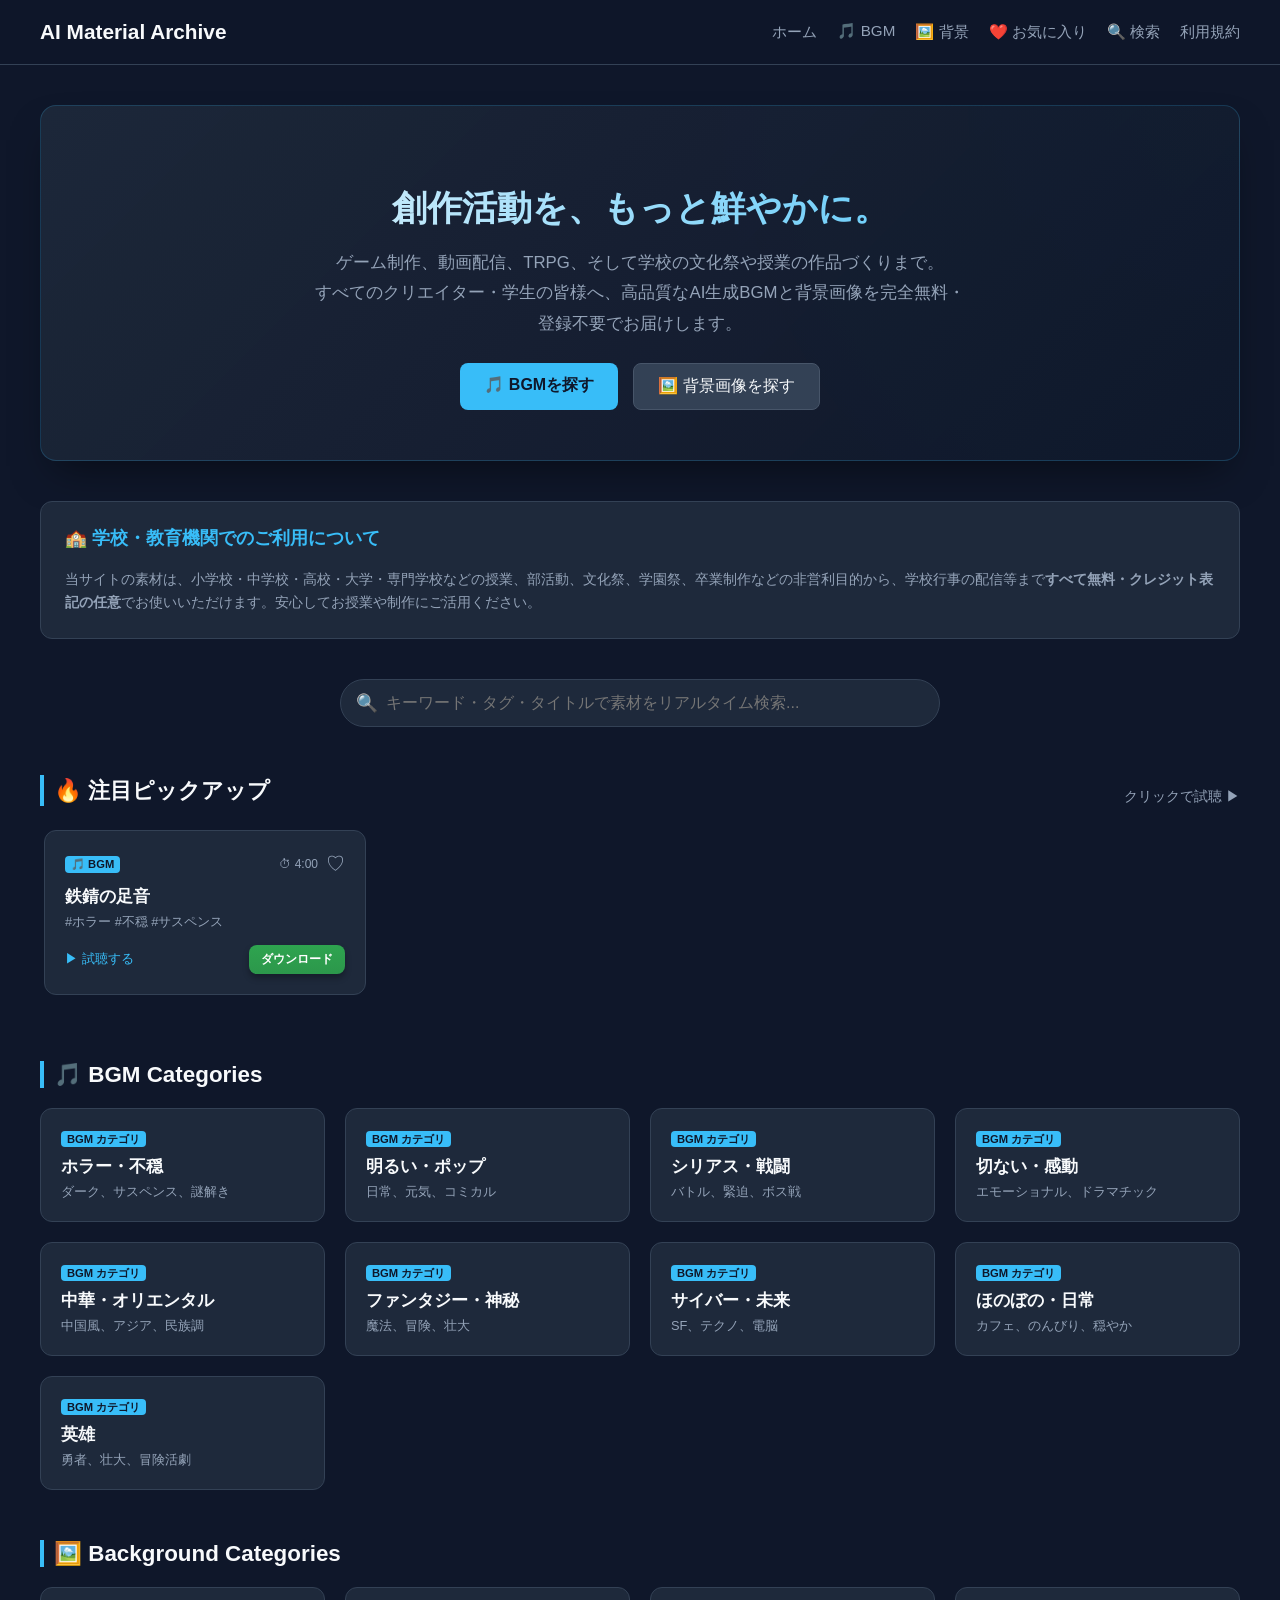
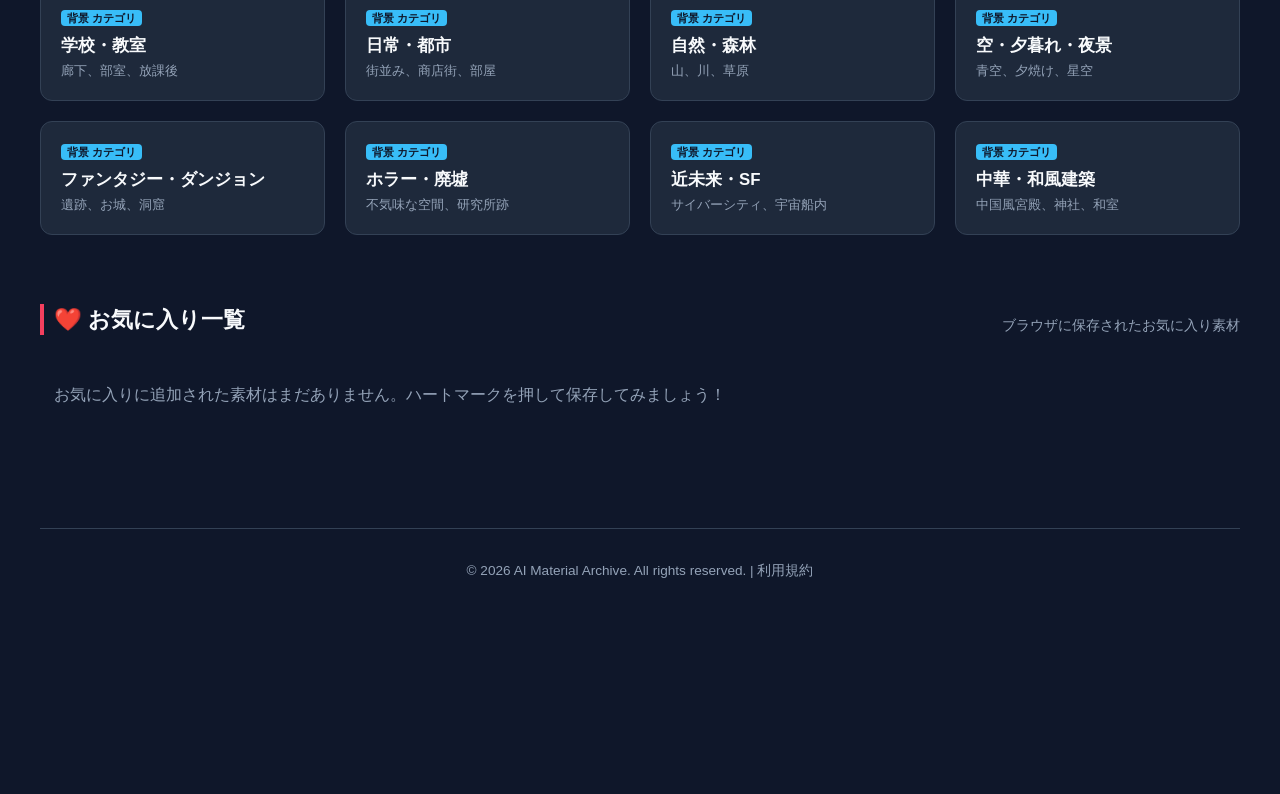
==== index.html @ 4b1e6fd4 "Add files via upload" ====
<!DOCTYPE html>
<html lang="ja">
<head>
    <meta charset="UTF-8">
    <meta name="viewport" content="width=device-width, initial-scale=1.0">
    <title>AI Material Archive | クリエイター向け無料素材ライブラリ</title>
    <link rel="stylesheet" href="style.css">
</head>
<body>
    <header>
        <div class="logo"><a href="index.html">AI Material Archive</a></div>
        <nav>
            <a href="index.html">ホーム</a>
            <a href="#bgm-section">🎵 BGM</a>
            <a href="#bg-section">🖼️ 背景</a>
            <a href="#favorites-section">❤️ お気に入り</a>
            <a href="#search-input" onclick="document.getElementById('search-input').focus(); return false;">🔍 検索</a>
            <a href="terms.html">利用規約</a>
        </nav>
    </header>

    <div class="container">
        <!-- 1. 創作活動をもっと鮮やかに（ヒーローセクション） -->
        <div class="hero-section">
            <h2 class="hero-title">創作活動を、もっと鮮やかに。</h2>
            <p class="hero-subtitle">
                ゲーム制作、動画配信、TRPG、そして学校の文化祭や授業の作品づくりまで。<br>
                すべてのクリエイター・学生の皆様へ、高品質なAI生成BGMと背景画像を完全無料・登録不要でお届けします。
            </p>
            <div style="display: flex; justify-content: center; gap: 15px;">
                <a href="#bgm-section" class="btn btn-play" style="padding: 12px 24px; text-decoration:none; display:inline-block; border-radius:8px; background:#38bdf8; color:#0f172a; font-weight:bold;">🎵 BGMを探す</a>
                <a href="#bg-section" class="btn btn-dl" style="padding: 12px 24px; text-decoration:none; display:inline-block; border-radius:8px; background:#334155; color:#f8fafc; border:1px solid #475569;">🖼️ 背景画像を探す</a>
            </div>
        </div>

        <!-- 2. 学校・教育機関でのご利用に関するご案内 -->
        <div class="info-grid" style="grid-template-columns: 1fr; margin-bottom: 40px;">
            <div class="info-box">
                <h3>🏫 学校・教育機関でのご利用について</h3>
                <p>
                    当サイトの素材は、小学校・中学校・高校・大学・専門学校などの授業、部活動、文化祭、学園祭、卒業制作などの非営利目的から、学校行事の配信等まで<strong>すべて無料・クレジット表記の任意</strong>でお使いいただけます。安心してお授業や制作にご活用ください。
                </p>
            </div>
        </div>

        <!-- 3. 検索窓 -->
        <div class="search-container">
            <span class="search-icon">🔍</span>
            <input type="text" id="search-input" class="search-input" placeholder="キーワード・タグ・タイトルで素材をリアルタイム検索...">
        </div>

        <!-- 4. 注目のピックアップ -->
        <div class="scroll-section-container">
            <div class="scroll-header">
                <h2 id="pickup-title" class="section-title" style="margin-bottom: 0; border-left: 4px solid var(--btn-dl);">🔥 注目ピックアップ</h2>
                <span style="font-size: 0.85rem; color: var(--text-secondary);">クリックで試聴 ▶</span>
            </div>
            <div id="auto-scroll-container" class="scroll-container" style="margin-top: 16px;">
                <p style="color: var(--text-secondary); padding: 10px;">素材を読み込んでいます...</p>
            </div>
        </div>

        <!-- 5. BGM カテゴリセクション -->
        <h2 id="bgm-section" class="section-title">🎵 BGM Categories</h2>
        <div class="material-grid">
            <a href="list.html?category=ホラー・不穏&type=bgm" class="material-card" style="text-decoration:none; color:inherit;">
                <div>
                    <span class="card-header-tag">BGM カテゴリ</span>
                    <h3 class="material-title" style="margin-top: 8px;">ホラー・不穏</h3>
                    <p class="material-tags">ダーク、サスペンス、謎解き</p>
                </div>
            </a>
            <a href="list.html?category=明るい・ポップ&type=bgm" class="material-card" style="text-decoration:none; color:inherit;">
                <div>
                    <span class="card-header-tag">BGM カテゴリ</span>
                    <h3 class="material-title" style="margin-top: 8px;">明るい・ポップ</h3>
                    <p class="material-tags">日常、元気、コミカル</p>
                </div>
            </a>
            <a href="list.html?category=シリアス・戦闘&type=bgm" class="material-card" style="text-decoration:none; color:inherit;">
                <div>
                    <span class="card-header-tag">BGM カテゴリ</span>
                    <h3 class="material-title" style="margin-top: 8px;">シリアス・戦闘</h3>
                    <p class="material-tags">バトル、緊迫、ボス戦</p>
                </div>
            </a>
            <a href="list.html?category=切ない・感動&type=bgm" class="material-card" style="text-decoration:none; color:inherit;">
                <div>
                    <span class="card-header-tag">BGM カテゴリ</span>
                    <h3 class="material-title" style="margin-top: 8px;">切ない・感動</h3>
                    <p class="material-tags">エモーショナル、ドラマチック</p>
                </div>
            </a>
            <a href="list.html?category=中華・オリエンタル&type=bgm" class="material-card" style="text-decoration:none; color:inherit;">
                <div>
                    <span class="card-header-tag">BGM カテゴリ</span>
                    <h3 class="material-title" style="margin-top: 8px;">中華・オリエンタル</h3>
                    <p class="material-tags">中国風、アジア、民族調</p>
                </div>
            </a>
            <a href="list.html?category=ファンタジー・神秘&type=bgm" class="material-card" style="text-decoration:none; color:inherit;">
                <div>
                    <span class="card-header-tag">BGM カテゴリ</span>
                    <h3 class="material-title" style="margin-top: 8px;">ファンタジー・神秘</h3>
                    <p class="material-tags">魔法、冒険、壮大</p>
                </div>
            </a>
            <a href="list.html?category=サイバー・未来&type=bgm" class="material-card" style="text-decoration:none; color:inherit;">
                <div>
                    <span class="card-header-tag">BGM カテゴリ</span>
                    <h3 class="material-title" style="margin-top: 8px;">サイバー・未来</h3>
                    <p class="material-tags">SF、テクノ、電脳</p>
                </div>
            </a>
            <a href="list.html?category=ほのぼの・日常&type=bgm" class="material-card" style="text-decoration:none; color:inherit;">
                <div>
                    <span class="card-header-tag">BGM カテゴリ</span>
                    <h3 class="material-title" style="margin-top: 8px;">ほのぼの・日常</h3>
                    <p class="material-tags">カフェ、のんびり、穏やか</p>
                </div>
            </a>
            <a href="list.html?category=英雄&type=bgm" class="material-card" style="text-decoration:none; color:inherit;">
                <div>
                    <span class="card-header-tag">BGM カテゴリ</span>
                    <h3 class="material-title" style="margin-top: 8px;">英雄</h3>
                    <p class="material-tags">勇者、壮大、冒険活劇</p>
                </div>
            </a>
        </div>

        <!-- 6. 背景画像カテゴリセクション -->
        <h2 id="bg-section" class="section-title" style="margin-top: 50px;">🖼️ Background Categories</h2>
        <div class="material-grid">
            <a href="list.html?category=学校・教室&type=image" class="material-card" style="text-decoration:none; color:inherit;">
                <div>
                    <span class="card-header-tag">背景 カテゴリ</span>
                    <h3 class="material-title" style="margin-top: 8px;">学校・教室</h3>
                    <p class="material-tags">廊下、部室、放課後</p>
                </div>
            </a>
            <a href="list.html?category=日常・都市&type=image" class="material-card" style="text-decoration:none; color:inherit;">
                <div>
                    <span class="card-header-tag">背景 カテゴリ</span>
                    <h3 class="material-title" style="margin-top: 8px;">日常・都市</h3>
                    <p class="material-tags">街並み、商店街、部屋</p>
                </div>
            </a>
            <a href="list.html?category=自然・森林&type=image" class="material-card" style="text-decoration:none; color:inherit;">
                <div>
                    <span class="card-header-tag">背景 カテゴリ</span>
                    <h3 class="material-title" style="margin-top: 8px;">自然・森林</h3>
                    <p class="material-tags">山、川、草原</p>
                </div>
            </a>
            <a href="list.html?category=空・夕暮れ・夜景&type=image" class="material-card" style="text-decoration:none; color:inherit;">
                <div>
                    <span class="card-header-tag">背景 カテゴリ</span>
                    <h3 class="material-title" style="margin-top: 8px;">空・夕暮れ・夜景</h3>
                    <p class="material-tags">青空、夕焼け、星空</p>
                </div>
            </a>
            <a href="list.html?category=ファンタジー・ダンジョン&type=image" class="material-card" style="text-decoration:none; color:inherit;">
                <div>
                    <span class="card-header-tag">背景 カテゴリ</span>
                    <h3 class="material-title" style="margin-top: 8px;">ファンタジー・ダンジョン</h3>
                    <p class="material-tags">遺跡、お城、洞窟</p>
                </div>
            </a>
            <a href="list.html?category=ホラー・廃墟&type=image" class="material-card" style="text-decoration:none; color:inherit;">
                <div>
                    <span class="card-header-tag">背景 カテゴリ</span>
                    <h3 class="material-title" style="margin-top: 8px;">ホラー・廃墟</h3>
                    <p class="material-tags">不気味な空間、研究所跡</p>
                </div>
            </a>
            <a href="list.html?category=近未来・SF&type=image" class="material-card" style="text-decoration:none; color:inherit;">
                <div>
                    <span class="card-header-tag">背景 カテゴリ</span>
                    <h3 class="material-title" style="margin-top: 8px;">近未来・SF</h3>
                    <p class="material-tags">サイバーシティ、宇宙船内</p>
                </div>
            </a>
            <a href="list.html?category=中華・和風建築&type=image" class="material-card" style="text-decoration:none; color:inherit;">
                <div>
                    <span class="card-header-tag">背景 カテゴリ</span>
                    <h3 class="material-title" style="margin-top: 8px;">中華・和風建築</h3>
                    <p class="material-tags">中国風宮殿、神社、和室</p>
                </div>
            </a>
        </div>

        <!-- 7. お気に入り一覧セクション -->
        <div id="favorites-section" class="scroll-section-container" style="margin-top: 50px;">
            <div class="scroll-header">
                <h2 class="section-title" style="margin-bottom: 0; border-left: 4px solid var(--heart-color);">❤️ お気に入り一覧</h2>
                <span style="font-size: 0.85rem; color: var(--text-secondary);">ブラウザに保存されたお気に入り素材</span>
            </div>
            <div id="favorites-scroll-container" class="scroll-container" style="margin-top: 16px;">
                <p style="color: var(--text-secondary); padding: 10px;">お気に入りに追加された素材はまだありません。ハートマークを押して保存してみましょう！</p>
            </div>
        </div>

        <!-- フッター -->
        <footer>
            <p>&copy; 2026 AI Material Archive. All rights reserved. | <a href="terms.html">利用規約</a></p>
        </footer>
    </div>

    <!-- 🎵 音量・ループ機能搭載カスタムプレイヤーバー -->
    <div id="sticky-player-bar" class="sticky-player-bar" style="display: none;">
        <div class="player-info">
            <span id="sticky-title" class="player-title">曲名を選択してください</span>
            <span id="sticky-category" class="player-category">-</span>
        </div>
        
        <div class="player-controls-group">
            <button id="back-30-btn" class="wmp-btn" title="30秒戻し"><<</button>
            <button id="back-10-btn" class="wmp-btn" title="10秒戻し"><</button>
            <button id="play-pause-btn" class="wmp-btn main-play" title="再生/一時停止">▶</button>
            <button id="forward-10-btn" class="wmp-btn" title="10秒送り">></button>
            <button id="forward-30-btn" class="wmp-btn" title="30秒送り">>></button>
            <button id="loop-btn" class="wmp-btn" title="ループ再生切り替え">🔁</button>

            <div class="progress-container">
                <span id="current-time" class="time-display">0:00</span>
                <div id="progress-bar" class="progress-bar">
                    <div id="progress-filled" class="progress-filled"></div>
                </div>
                <span id="total-time" class="time-display">0:00</span>
            </div>

            <div class="volume-container">
                <span style="font-size:0.8rem;">🔊</span>
                <input type="range" id="volume-slider" class="volume-slider" min="0" max="1" step="0.05" value="1">
            </div>
        </div>

        <div class="player-action">
            <a id="sticky-download-btn" href="#" class="action-btn">無料ダウンロードへ</a>
        </div>

        <!-- 非表示の音声エンジン -->
        <audio id="hidden-audio"></audio>
    </div>

    <script src="app.js"></script>
</body>
</html>
---- style.css ----
:root {
    --text-primary: #f8fafc;
    --text-secondary: #94a3b8;
    --card-bg: #1e293b;
    --card-hover-bg: #334155;
    --border-color: #334155;
    --accent-color: #38bdf8;
    --btn-dl: #38bdf8;
    --heart-color: #f43f5e;
}

body {
    font-family: -apple-system, BlinkMacSystemFont, "Segoe UI", Roboto, sans-serif;
    background-color: #0f172a;
    color: var(--text-primary);
    margin: 0;
    padding: 0;
    padding-bottom: 120px;
}

header {
    background: rgba(15, 23, 42, 0.9);
    backdrop-filter: blur(10px);
    border-bottom: 1px solid var(--border-color);
    padding: 20px 40px;
    display: flex;
    justify-content: space-between;
    align-items: center;
    position: sticky;
    top: 0;
    z-index: 100;
}

header h1, header .logo {
    margin: 0;
    font-size: 1.3rem;
    font-weight: bold;
}

header h1 a, header .logo a {
    color: var(--text-primary);
    text-decoration: none;
}

header nav {
    display: flex;
    gap: 20px;
}

header nav a {
    color: var(--text-secondary);
    text-decoration: none;
    font-size: 0.95rem;
    transition: color 0.2s;
}

header nav a:hover {
    color: var(--accent-color);
}

.container {
    max-width: 1200px;
    margin: 0 auto;
    padding: 40px 20px;
}

.hero-section {
    background: linear-gradient(135deg, rgba(30, 41, 59, 0.9), rgba(15, 23, 42, 0.95)), 
                radial-gradient(circle at top right, rgba(56, 189, 248, 0.15), transparent 50%);
    border: 1px solid rgba(56, 189, 248, 0.2);
    border-radius: 16px;
    padding: 50px 30px;
    margin-bottom: 40px;
    text-align: center;
    box-shadow: 0 20px 40px -15px rgba(0,0,0,0.5);
}

.hero-title {
    font-size: 2.2rem;
    font-weight: 800;
    margin-bottom: 16px;
    background: linear-gradient(to right, #f8fafc, #38bdf8);
    -webkit-background-clip: text;
    -webkit-text-fill-color: transparent;
}

.hero-subtitle {
    font-size: 1.05rem;
    color: var(--text-secondary);
    max-width: 650px;
    margin: 0 auto 24px auto;
    line-height: 1.8;
}

/* 🔍 検索バー */
.search-container {
    max-width: 600px;
    margin: 0 auto 30px auto;
    position: relative;
}

.search-input {
    width: 100%;
    padding: 14px 20px;
    padding-left: 45px;
    background-color: var(--card-bg);
    border: 1px solid var(--border-color);
    border-radius: 30px;
    color: var(--text-primary);
    font-size: 1rem;
    outline: none;
    box-sizing: border-box;
    transition: border-color 0.2s, box-shadow 0.2s;
}

.search-input:focus {
    border-color: var(--accent-color);
    box-shadow: 0 0 12px rgba(56, 189, 248, 0.3);
}

.search-icon {
    position: absolute;
    left: 16px;
    top: 50%;
    transform: translateY(-50%);
    color: var(--text-secondary);
    font-size: 1.1rem;
    pointer-events: none;
}

.section-title {
    font-size: 1.4rem;
    font-weight: 700;
    margin-bottom: 20px;
    padding-left: 10px;
    border-left: 4px solid var(--accent-color);
}

.scroll-section-container {
    margin-bottom: 50px;
}
.scroll-header {
    display: flex;
    justify-content: space-between;
    align-items: flex-end;
    margin-bottom: 16px;
}
.scroll-container {
    display: flex;
    gap: 16px;
    overflow-x: auto;
    padding: 8px 4px 16px 4px;
    scrollbar-width: thin;
    scrollbar-color: var(--border-color) transparent;
}
.scroll-container::-webkit-scrollbar {
    height: 6px;
}
.scroll-container::-webkit-scrollbar-thumb {
    background: var(--border-color);
    border-radius: 3px;
}

.scroll-card, .material-card {
    background: var(--card-bg);
    border: 1px solid var(--border-color);
    border-radius: 12px;
    padding: 20px;
    transition: all 0.2s ease;
    position: relative;
}

.scroll-card {
    flex: 0 0 280px;
    display: flex;
    flex-direction: column;
    justify-content: space-between;
    cursor: pointer;
}

.scroll-card:hover, .material-card:hover {
    background: var(--card-hover-bg);
    border-color: rgba(56, 189, 248, 0.4);
    transform: translateY(-2px);
}

.card-header-tag {
    background: #38bdf8;
    color: #0f172a;
    font-size: 0.7rem;
    padding: 2px 6px;
    border-radius: 4px;
    font-weight: bold;
}

/* ❤️ お気に入りハートボタン */
.fav-btn {
    background: transparent;
    border: none;
    font-size: 1.2rem;
    cursor: pointer;
    color: var(--text-secondary);
    transition: transform 0.2s, color 0.2s;
    padding: 0;
    display: flex;
    align-items: center;
    justify-content: center;
}

.fav-btn.active {
    color: var(--heart-color);
}

.fav-btn:hover {
    transform: scale(1.2);
}

.material-grid {
    display: grid;
    grid-template-columns: repeat(auto-fill, minmax(260px, 1fr));
    gap: 20px;
}

.material-title {
    margin: 8px 0 6px 0;
    font-size: 1.05rem;
    color: var(--text-primary);
}

.material-tags {
    font-size: 0.8rem;
    color: var(--text-secondary);
    margin: 0;
}

.info-grid {
    display: grid;
    grid-template-columns: repeat(auto-fit, minmax(280px, 1fr));
    gap: 20px;
    margin-bottom: 50px;
}
.info-box {
    background: var(--card-bg);
    border: 1px solid var(--border-color);
    border-radius: 12px;
    padding: 24px;
}
.info-box h3 {
    margin-top: 0;
    color: var(--accent-color);
    font-size: 1.1rem;
    display: flex;
    align-items: center;
    gap: 8px;
}
.info-box p {
    color: var(--text-secondary);
    font-size: 0.9rem;
    margin-bottom: 0;
    line-height: 1.6;
}

/* 🎵 プレイヤーバー */
.sticky-player-bar {
    position: fixed;
    bottom: 0;
    left: 0;
    width: 100%;
    background: linear-gradient(to bottom, #1e293b, #0f172a);
    backdrop-filter: blur(12px);
    border-top: 1px solid rgba(56, 189, 248, 0.4);
    padding: 16px 30px;
    display: flex;
    align-items: center;
    justify-content: space-between;
    box-shadow: 0 -15px 35px rgba(0,0,0,0.7);
    z-index: 1000;
    box-sizing: border-box;
    gap: 15px;
}

.player-info {
    display: flex;
    flex-direction: column;
    gap: 4px;
    min-width: 200px;
    text-align: left;
}

.player-title {
    font-size: 1rem;
    font-weight: bold;
    color: var(--text-primary);
    white-space: nowrap;
    overflow: hidden;
    text-overflow: ellipsis;
    max-width: 240px;
}

.player-category {
    font-size: 0.75rem;
    color: var(--text-secondary);
}

.player-controls-group {
    display: flex;
    align-items: center;
    gap: 8px;
    flex: 1;
    max-width: 700px;
    justify-content: center;
}

.wmp-btn {
    background: #334155;
    color: #38bdf8;
    border: 1px solid #475569;
    width: 34px;
    height: 34px;
    border-radius: 50%;
    display: flex;
    align-items: center;
    justify-content: center;
    cursor: pointer;
    font-size: 0.7rem;
    font-weight: bold;
    transition: all 0.2s;
    flex-shrink: 0;
}

.wmp-btn.main-play {
    width: 40px;
    height: 40px;
    font-size: 0.95rem;
    background: #0ea5e9;
    color: #fff;
    border-color: #38bdf8;
}

.wmp-btn.active-loop {
    background: #38bdf8;
    color: #0f172a;
    border-color: #fff;
}

.wmp-btn:hover {
    background: #38bdf8;
    color: #0f172a;
    border-color: #38bdf8;
    transform: scale(1.05);
}

.progress-container {
    flex: 1;
    display: flex;
    align-items: center;
    gap: 10px;
    margin-left: 10px;
}

/* 🌊 ウェイブフォーム風シークバー */
.progress-bar {
    flex: 1;
    height: 12px;
    background: #111827;
    border: 1px solid #334155;
    border-radius: 6px;
    position: relative;
    cursor: pointer;
    overflow: hidden;
    background-image: repeating-linear-gradient(90deg, #334155, #334155 2px, transparent 2px, transparent 6px);
}

.progress-filled {
    height: 100%;
    background: linear-gradient(to right, #0ea5e9, #38bdf8);
    width: 0%;
    border-radius: 4px;
    pointer-events: none;
}

.time-display {
    font-size: 0.75rem;
    color: var(--text-secondary);
    min-width: 35px;
    text-align: center;
}

.volume-container {
    display: flex;
    align-items: center;
    gap: 6px;
    margin-left: 10px;
}

.volume-slider {
    width: 80px;
    height: 6px;
    accent-color: var(--accent-color);
    cursor: pointer;
}

.player-action {
    display: flex;
    align-items: center;
    min-width: 170px;
    justify-content: flex-end;
}

.action-btn {
    background: linear-gradient(to bottom, #2ea44f, #2c974b);
    color: #fff;
    border: none;
    padding: 9px 16px;
    border-radius: 8px;
    font-weight: bold;
    font-size: 0.85rem;
    cursor: pointer;
    text-decoration: none;
    box-shadow: 0 4px 6px rgba(0,0,0,0.3);
    transition: filter 0.2s, transform 0.2s;
    white-space: nowrap;
}

.action-btn:hover {
    filter: brightness(1.1);
    transform: translateY(-1px);
}

/* 📋 クリップボードコピー通知トースト */
.toast-notification {
    position: fixed;
    bottom: 90px;
    left: 50%;
    transform: translateX(-50%) translateY(20px);
    background: #334155;
    color: #38bdf8;
    border: 1px solid #38bdf8;
    padding: 10px 24px;
    border-radius: 20px;
    font-weight: bold;
    font-size: 0.9rem;
    opacity: 0;
    transition: opacity 0.3s, transform 0.3s;
    pointer-events: none;
    z-index: 2000;
    box-shadow: 0 10px 25px rgba(0,0,0,0.5);
}

.toast-notification.show {
    opacity: 1;
    transform: translateX(-50%) translateY(0);
}

footer {
    margin-top: 80px;
    text-align: center;
    color: var(--text-secondary);
    font-size: 0.85rem;
    border-top: 1px solid var(--border-color);
    padding-top: 20px;
    padding-bottom: 40px;
}

footer a {
    color: var(--text-secondary);
    text-decoration: none;
}
footer a:hover {
    color: var(--accent-color);
}
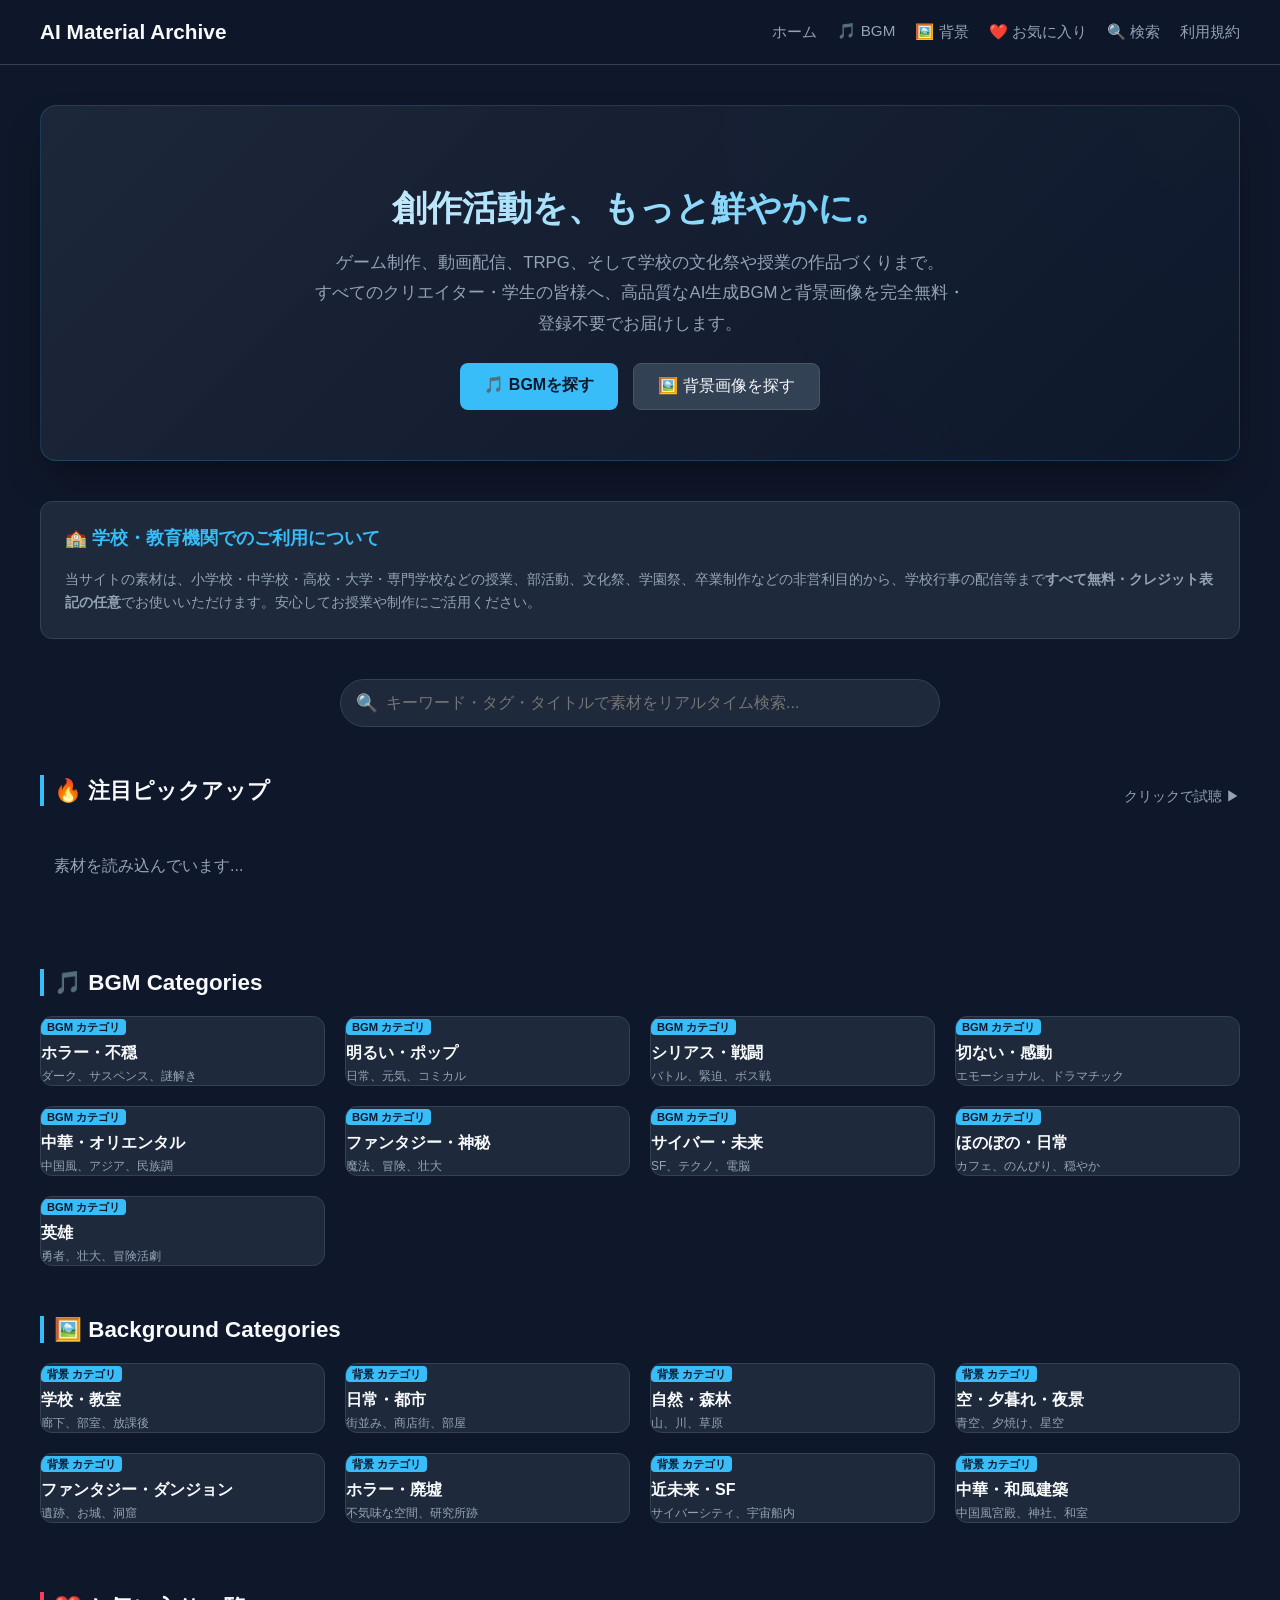
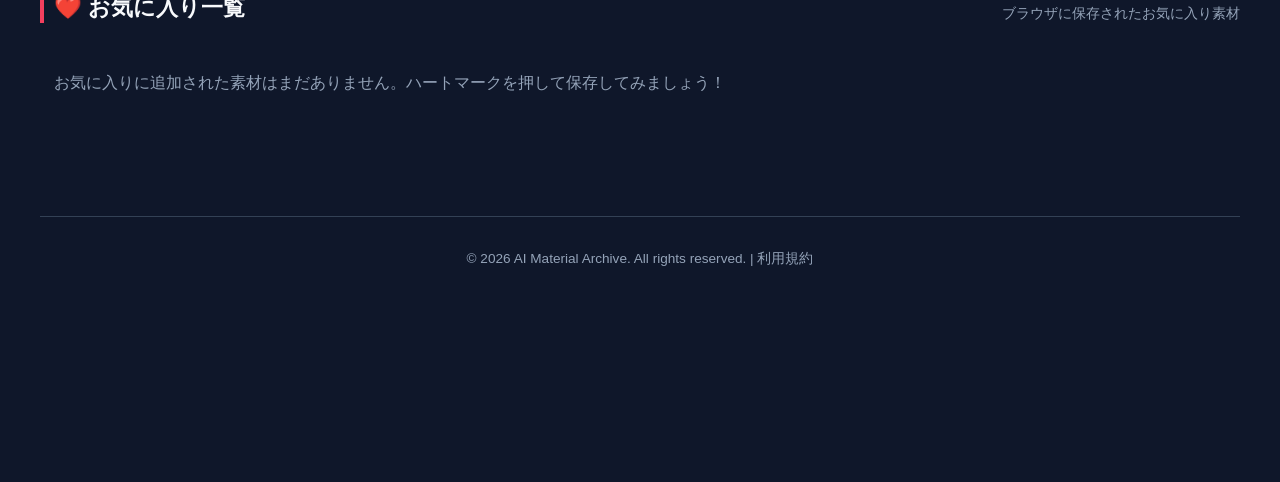
==== commit 9218bcf8: "Add files via upload" ====
--- a/index.html
+++ b/index.html
@@ -4,6 +4,20 @@
     <meta charset="UTF-8">
     <meta name="viewport" content="width=device-width, initial-scale=1.0">
     <title>AI Material Archive | クリエイター向け無料素材ライブラリ</title>
+    <meta name="description" content="Discordホストの商用利用OK・登録不要のフリーAI素材（BGM・背景画像）ギャラリーサイト。ゲーム制作や動画配信に最適。">
+
+    <!-- 🚀 パフォーマンス改善：CDNへの事前接続（preconnect）で読み込みのワンテンポを解消 -->
+    <link rel="preconnect" href="https://cdn.discordapp.com">
+    <link rel="preconnect" href="https://media.discordapp.net">
+    <link rel="preconnect" href="https://material-proxy.tutchimikadoseimei.workers.dev">
+
+    <!-- OGP / SNSシェア最適化 -->
+    <meta property="og:type" content="website">
+    <meta property="og:url" content="https://tutchimikadoseimei-cmyk.github.io/ai-material-archive/">
+    <meta property="og:title" content="AI Material Archive | クリエイター向け無料素材ライブラリ">
+    <meta property="og:description" content="商用利用OK・登録不要のフリーAI素材（BGM・背景画像）ギャラリー。">
+    <meta name="twitter:card" content="summary_large_image">
+
     <link rel="stylesheet" href="style.css">
 </head>
 <body>
@@ -240,7 +254,7 @@
         </div>
 
         <!-- 非表示の音声エンジン -->
-        <audio id="hidden-audio"></audio>
+        <audio id="hidden-audio" preload="none"></audio>
     </div>
 
     <script src="app.js"></script>
--- a/style.css
+++ b/style.css
@@ -161,27 +161,68 @@
     border-radius: 3px;
 }
 
-.scroll-card, .material-card {
+/* 🖼️ Pixta風ギャラリーカードのスタイル */
+.material-card, .scroll-card {
     background: var(--card-bg);
     border: 1px solid var(--border-color);
     border-radius: 12px;
-    padding: 20px;
-    transition: all 0.2s ease;
+    overflow: hidden;
+    transition: all 0.25s ease;
     position: relative;
+    display: flex;
+    flex-direction: column;
+    cursor: pointer;
 }
 
 .scroll-card {
-    flex: 0 0 280px;
-    display: flex;
-    flex-direction: column;
-    justify-content: space-between;
-    cursor: pointer;
-}
-
-.scroll-card:hover, .material-card:hover {
+    flex: 0 0 260px;
+    justify-content: flex-start;
+}
+
+.material-card:hover, .scroll-card:hover {
     background: var(--card-hover-bg);
     border-color: rgba(56, 189, 248, 0.4);
-    transform: translateY(-2px);
+    transform: translateY(-4px);
+    box-shadow: 0 12px 30px rgba(0,0,0,0.5);
+}
+
+/* サムネイル画像コンテナ */
+.card-thumbnail-wrap {
+    width: 100%;
+    height: 160px;
+    background: #0b0f19;
+    position: relative;
+    overflow: hidden;
+    display: flex;
+    align-items: center;
+    justify-content: center;
+}
+
+.card-thumbnail-wrap img {
+    width: 100%;
+    height: 100%;
+    object-fit: cover;
+    transition: transform 0.3s ease;
+}
+
+.material-card:hover .card-thumbnail-wrap img, .scroll-card:hover .card-thumbnail-wrap img {
+    transform: scale(1.05);
+}
+
+/* カード情報エリア */
+.card-info {
+    padding: 16px;
+    display: flex;
+    flex-direction: column;
+    flex-grow: 1;
+    justify-content: space-between;
+}
+
+.card-header-row {
+    display: flex;
+    justify-content: space-between;
+    align-items: center;
+    margin-bottom: 6px;
 }
 
 .card-header-tag {
@@ -222,15 +263,22 @@
 }
 
 .material-title {
-    margin: 8px 0 6px 0;
-    font-size: 1.05rem;
+    margin: 6px 0 4px 0;
+    font-size: 1rem;
+    font-weight: 600;
     color: var(--text-primary);
+    white-space: nowrap;
+    overflow: hidden;
+    text-overflow: ellipsis;
 }
 
 .material-tags {
-    font-size: 0.8rem;
+    font-size: 0.75rem;
     color: var(--text-secondary);
     margin: 0;
+    white-space: nowrap;
+    overflow: hidden;
+    text-overflow: ellipsis;
 }
 
 .info-grid {
@@ -411,10 +459,10 @@
     background: linear-gradient(to bottom, #2ea44f, #2c974b);
     color: #fff;
     border: none;
-    padding: 9px 16px;
+    padding: 8px 14px;
     border-radius: 8px;
     font-weight: bold;
-    font-size: 0.85rem;
+    font-size: 0.8rem;
     cursor: pointer;
     text-decoration: none;
     box-shadow: 0 4px 6px rgba(0,0,0,0.3);
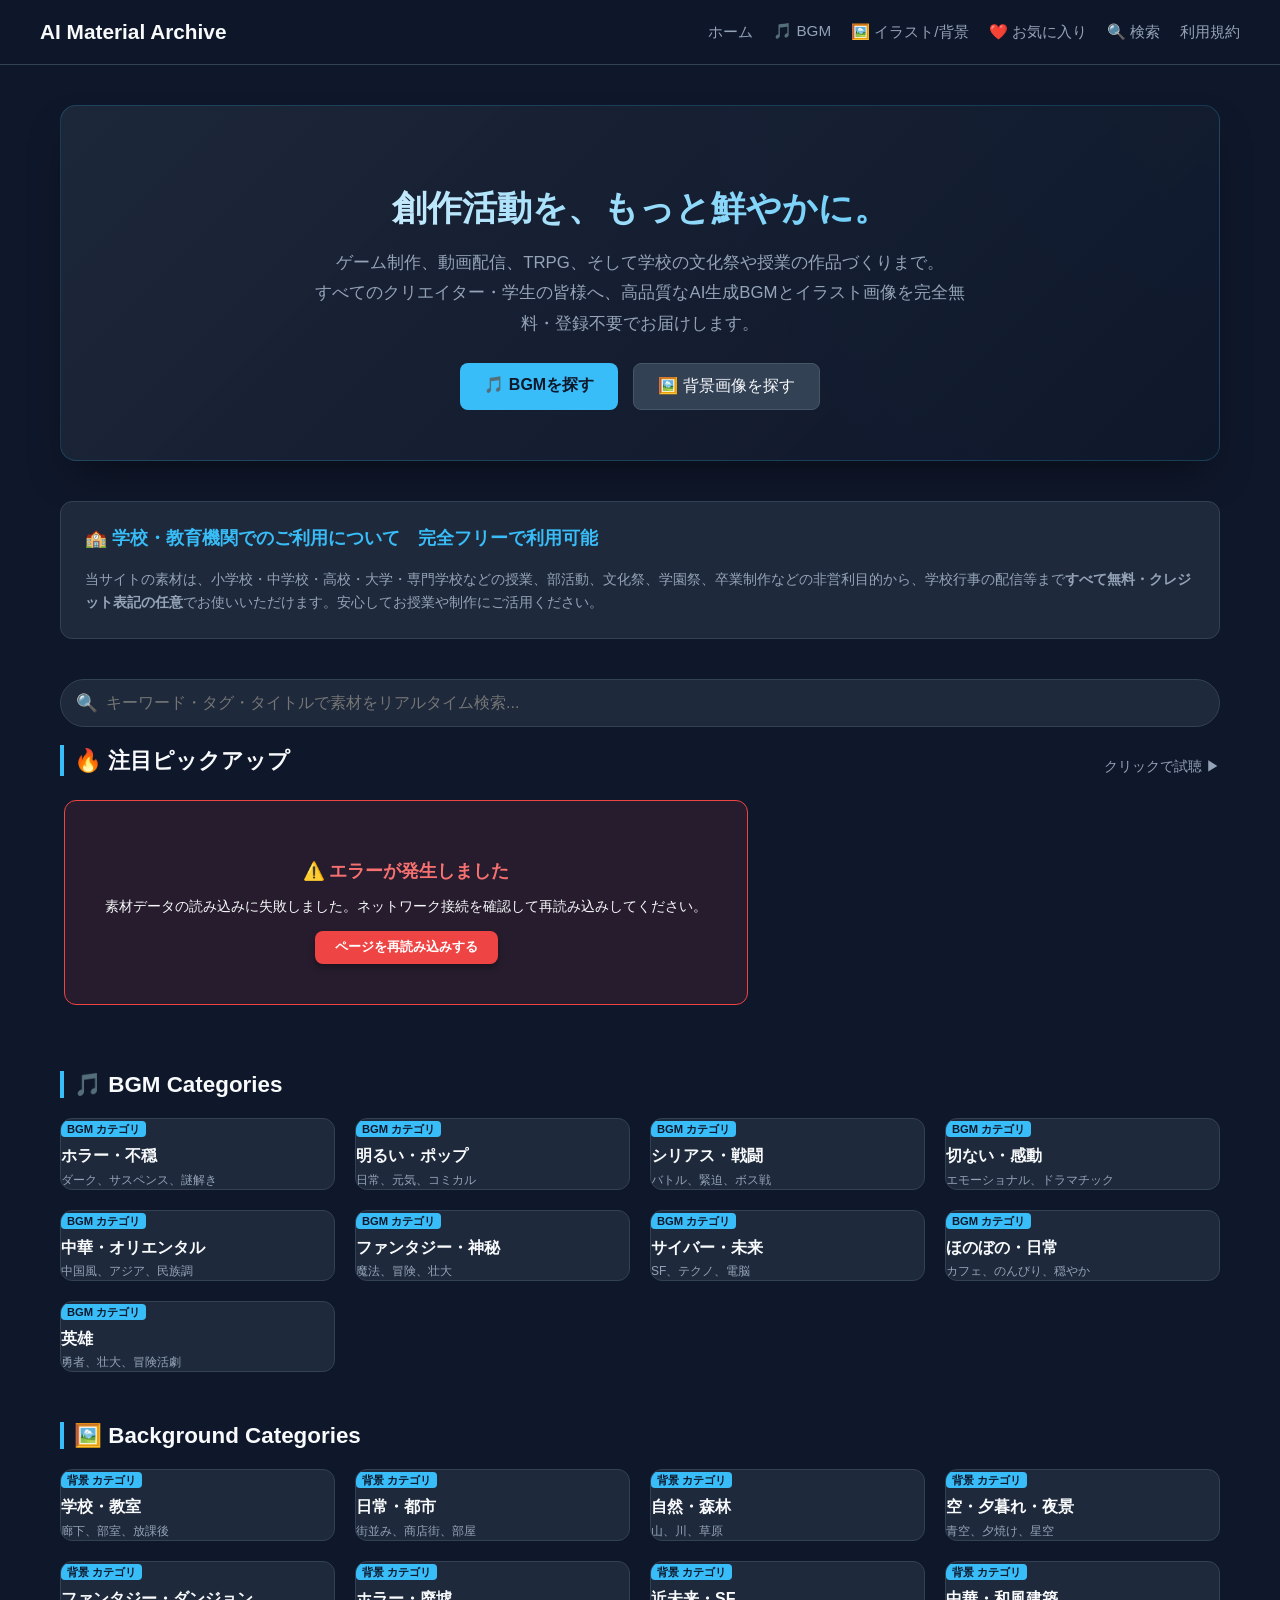
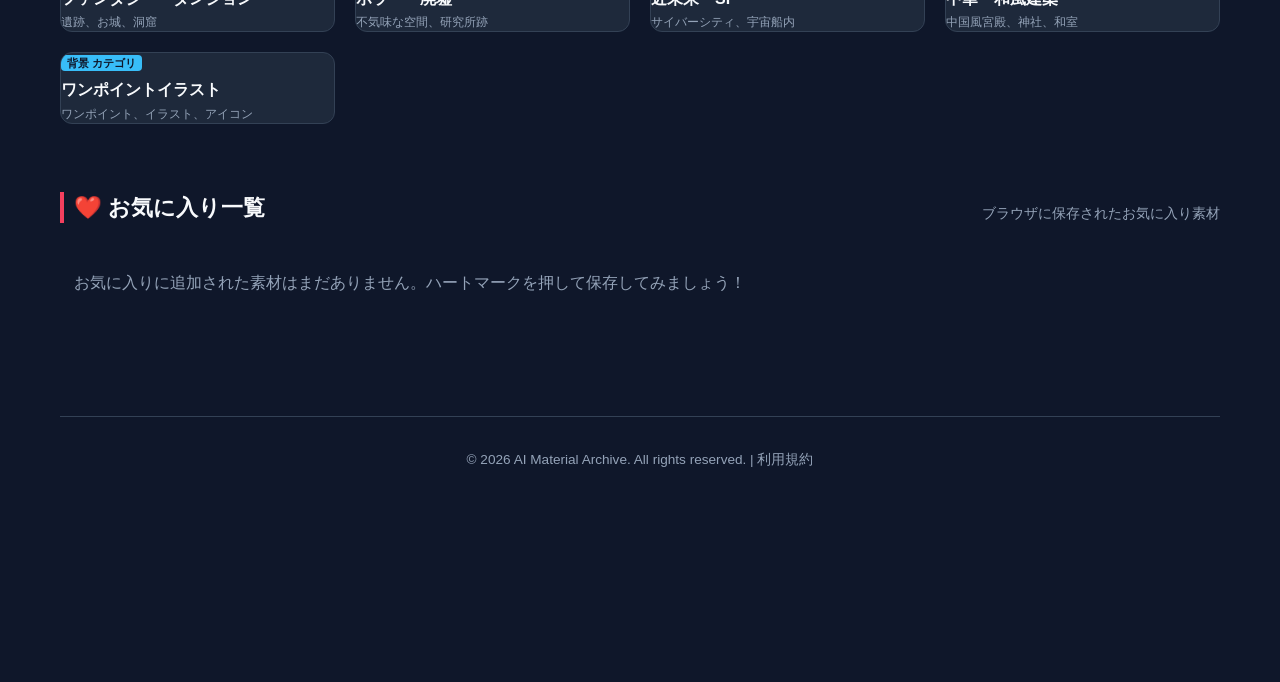
==== commit 93d97865: "Update index.html" ====
--- a/index.html
+++ b/index.html
@@ -26,7 +26,7 @@
         <nav>
             <a href="index.html">ホーム</a>
             <a href="#bgm-section">🎵 BGM</a>
-            <a href="#bg-section">🖼️ 背景</a>
+            <a href="#bg-section">🖼️ イラスト/背景</a>
             <a href="#favorites-section">❤️ お気に入り</a>
             <a href="#search-input" onclick="document.getElementById('search-input').focus(); return false;">🔍 検索</a>
             <a href="terms.html">利用規約</a>
@@ -39,7 +39,7 @@
             <h2 class="hero-title">創作活動を、もっと鮮やかに。</h2>
             <p class="hero-subtitle">
                 ゲーム制作、動画配信、TRPG、そして学校の文化祭や授業の作品づくりまで。<br>
-                すべてのクリエイター・学生の皆様へ、高品質なAI生成BGMと背景画像を完全無料・登録不要でお届けします。
+                すべてのクリエイター・学生の皆様へ、高品質なAI生成BGMとイラスト画像を完全無料・登録不要でお届けします。
             </p>
             <div style="display: flex; justify-content: center; gap: 15px;">
                 <a href="#bgm-section" class="btn btn-play" style="padding: 12px 24px; text-decoration:none; display:inline-block; border-radius:8px; background:#38bdf8; color:#0f172a; font-weight:bold;">🎵 BGMを探す</a>
@@ -50,7 +50,7 @@
         <!-- 2. 学校・教育機関でのご利用に関するご案内 -->
         <div class="info-grid" style="grid-template-columns: 1fr; margin-bottom: 40px;">
             <div class="info-box">
-                <h3>🏫 学校・教育機関でのご利用について</h3>
+                <h3>🏫 学校・教育機関でのご利用について　完全フリーで利用可能</h3>
                 <p>
                     当サイトの素材は、小学校・中学校・高校・大学・専門学校などの授業、部活動、文化祭、学園祭、卒業制作などの非営利目的から、学校行事の配信等まで<strong>すべて無料・クレジット表記の任意</strong>でお使いいただけます。安心してお授業や制作にご活用ください。
                 </p>
@@ -199,6 +199,13 @@
                     <span class="card-header-tag">背景 カテゴリ</span>
                     <h3 class="material-title" style="margin-top: 8px;">中華・和風建築</h3>
                     <p class="material-tags">中国風宮殿、神社、和室</p>
+                </div>
+            </a>
+            <a href="list.html?category=ワンポイントイラスト&type=image" class="material-card" style="text-decoration:none; color:inherit;">
+                <div>
+                    <span class="card-header-tag">背景 カテゴリ</span>
+                    <h3 class="material-title" style="margin-top: 8px;">ワンポイントイラスト</h3>
+                    <p class="material-tags">ワンポイント、イラスト、アイコン</p>
                 </div>
             </a>
         </div>
@@ -259,4 +266,4 @@
 
     <script src="app.js"></script>
 </body>
-</html>+</html>
--- a/style.css
+++ b/style.css
@@ -7,6 +7,11 @@
     --accent-color: #38bdf8;
     --btn-dl: #38bdf8;
     --heart-color: #f43f5e;
+    --focus-ring: 0 0 0 3px rgba(56, 189, 248, 0.5);
+}
+
+* {
+    box-sizing: border-box;
 }
 
 body {
@@ -16,6 +21,13 @@
     margin: 0;
     padding: 0;
     padding-bottom: 120px;
+    overflow-x: hidden;
+}
+
+a:focus-visible, button:focus-visible, input:focus-visible, select:focus-visible {
+    outline: none;
+    box-shadow: var(--focus-ring);
+    border-color: var(--accent-color);
 }
 
 header {
@@ -45,6 +57,7 @@
 header nav {
     display: flex;
     gap: 20px;
+    flex-wrap: wrap;
 }
 
 header nav a {
@@ -92,10 +105,19 @@
     line-height: 1.8;
 }
 
-/* 🔍 検索バー */
+/* 🔍 検索・ソートコントロール */
+.search-toolbar {
+    max-width: 700px;
+    margin: 0 auto 30px auto;
+    display: flex;
+    gap: 12px;
+    align-items: center;
+    flex-wrap: wrap;
+}
+
 .search-container {
-    max-width: 600px;
-    margin: 0 auto 30px auto;
+    flex: 1;
+    min-width: 280px;
     position: relative;
 }
 
@@ -109,7 +131,6 @@
     color: var(--text-primary);
     font-size: 1rem;
     outline: none;
-    box-sizing: border-box;
     transition: border-color 0.2s, box-shadow 0.2s;
 }
 
@@ -126,6 +147,22 @@
     color: var(--text-secondary);
     font-size: 1.1rem;
     pointer-events: none;
+}
+
+.sort-select {
+    padding: 14px 20px;
+    background-color: var(--card-bg);
+    border: 1px solid var(--border-color);
+    border-radius: 30px;
+    color: var(--text-primary);
+    font-size: 0.95rem;
+    outline: none;
+    cursor: pointer;
+    transition: border-color 0.2s;
+}
+
+.sort-select:focus {
+    border-color: var(--accent-color);
 }
 
 .section-title {
@@ -161,7 +198,7 @@
     border-radius: 3px;
 }
 
-/* 🖼️ Pixta風ギャラリーカードのスタイル */
+/* 🖼️ ギャラリーカード */
 .material-card, .scroll-card {
     background: var(--card-bg);
     border: 1px solid var(--border-color);
@@ -186,7 +223,10 @@
     box-shadow: 0 12px 30px rgba(0,0,0,0.5);
 }
 
-/* サムネイル画像コンテナ */
+.material-card:active, .scroll-card:active {
+    transform: translateY(-1px);
+}
+
 .card-thumbnail-wrap {
     width: 100%;
     height: 160px;
@@ -196,6 +236,7 @@
     display: flex;
     align-items: center;
     justify-content: center;
+    flex-shrink: 0;
 }
 
 .card-thumbnail-wrap img {
@@ -209,7 +250,6 @@
     transform: scale(1.05);
 }
 
-/* カード情報エリア */
 .card-info {
     padding: 16px;
     display: flex;
@@ -234,7 +274,6 @@
     font-weight: bold;
 }
 
-/* ❤️ お気に入りハートボタン */
 .fav-btn {
     background: transparent;
     border: none;
@@ -242,7 +281,7 @@
     cursor: pointer;
     color: var(--text-secondary);
     transition: transform 0.2s, color 0.2s;
-    padding: 0;
+    padding: 4px;
     display: flex;
     align-items: center;
     justify-content: center;
@@ -267,16 +306,22 @@
     font-size: 1rem;
     font-weight: 600;
     color: var(--text-primary);
-    white-space: nowrap;
+    display: -webkit-box;
+    -webkit-line-clamp: 2;
+    -webkit-box-orient: vertical;
     overflow: hidden;
     text-overflow: ellipsis;
+    line-height: 1.4;
+    max-height: 2.8em;
 }
 
 .material-tags {
     font-size: 0.75rem;
     color: var(--text-secondary);
     margin: 0;
-    white-space: nowrap;
+    display: -webkit-box;
+    -webkit-line-clamp: 1;
+    -webkit-box-orient: vertical;
     overflow: hidden;
     text-overflow: ellipsis;
 }
@@ -323,7 +368,6 @@
     justify-content: space-between;
     box-shadow: 0 -15px 35px rgba(0,0,0,0.7);
     z-index: 1000;
-    box-sizing: border-box;
     gap: 15px;
 }
 
@@ -406,7 +450,6 @@
     margin-left: 10px;
 }
 
-/* 🌊 ウェイブフォーム風シークバー */
 .progress-bar {
     flex: 1;
     height: 12px;
@@ -475,29 +518,27 @@
     transform: translateY(-1px);
 }
 
-/* 📋 クリップボードコピー通知トースト */
-.toast-notification {
-    position: fixed;
-    bottom: 90px;
-    left: 50%;
-    transform: translateX(-50%) translateY(20px);
-    background: #334155;
-    color: #38bdf8;
-    border: 1px solid #38bdf8;
-    padding: 10px 24px;
-    border-radius: 20px;
-    font-weight: bold;
-    font-size: 0.9rem;
-    opacity: 0;
-    transition: opacity 0.3s, transform 0.3s;
-    pointer-events: none;
-    z-index: 2000;
-    box-shadow: 0 10px 25px rgba(0,0,0,0.5);
-}
-
-.toast-notification.show {
-    opacity: 1;
-    transform: translateX(-50%) translateY(0);
+@media (max-width: 768px) {
+    header {
+        padding: 15px 20px;
+        flex-direction: column;
+        gap: 10px;
+    }
+    body {
+        padding-bottom: 140px;
+    }
+    .sticky-player-bar {
+        flex-direction: column;
+        align-items: stretch;
+        padding: 10px 15px;
+        gap: 8px;
+    }
+    .player-controls-group {
+        justify-content: space-between;
+    }
+    .hero-title {
+        font-size: 1.7rem;
+    }
 }
 
 footer {
@@ -516,4 +557,4 @@
 }
 footer a:hover {
     color: var(--accent-color);
-}+}
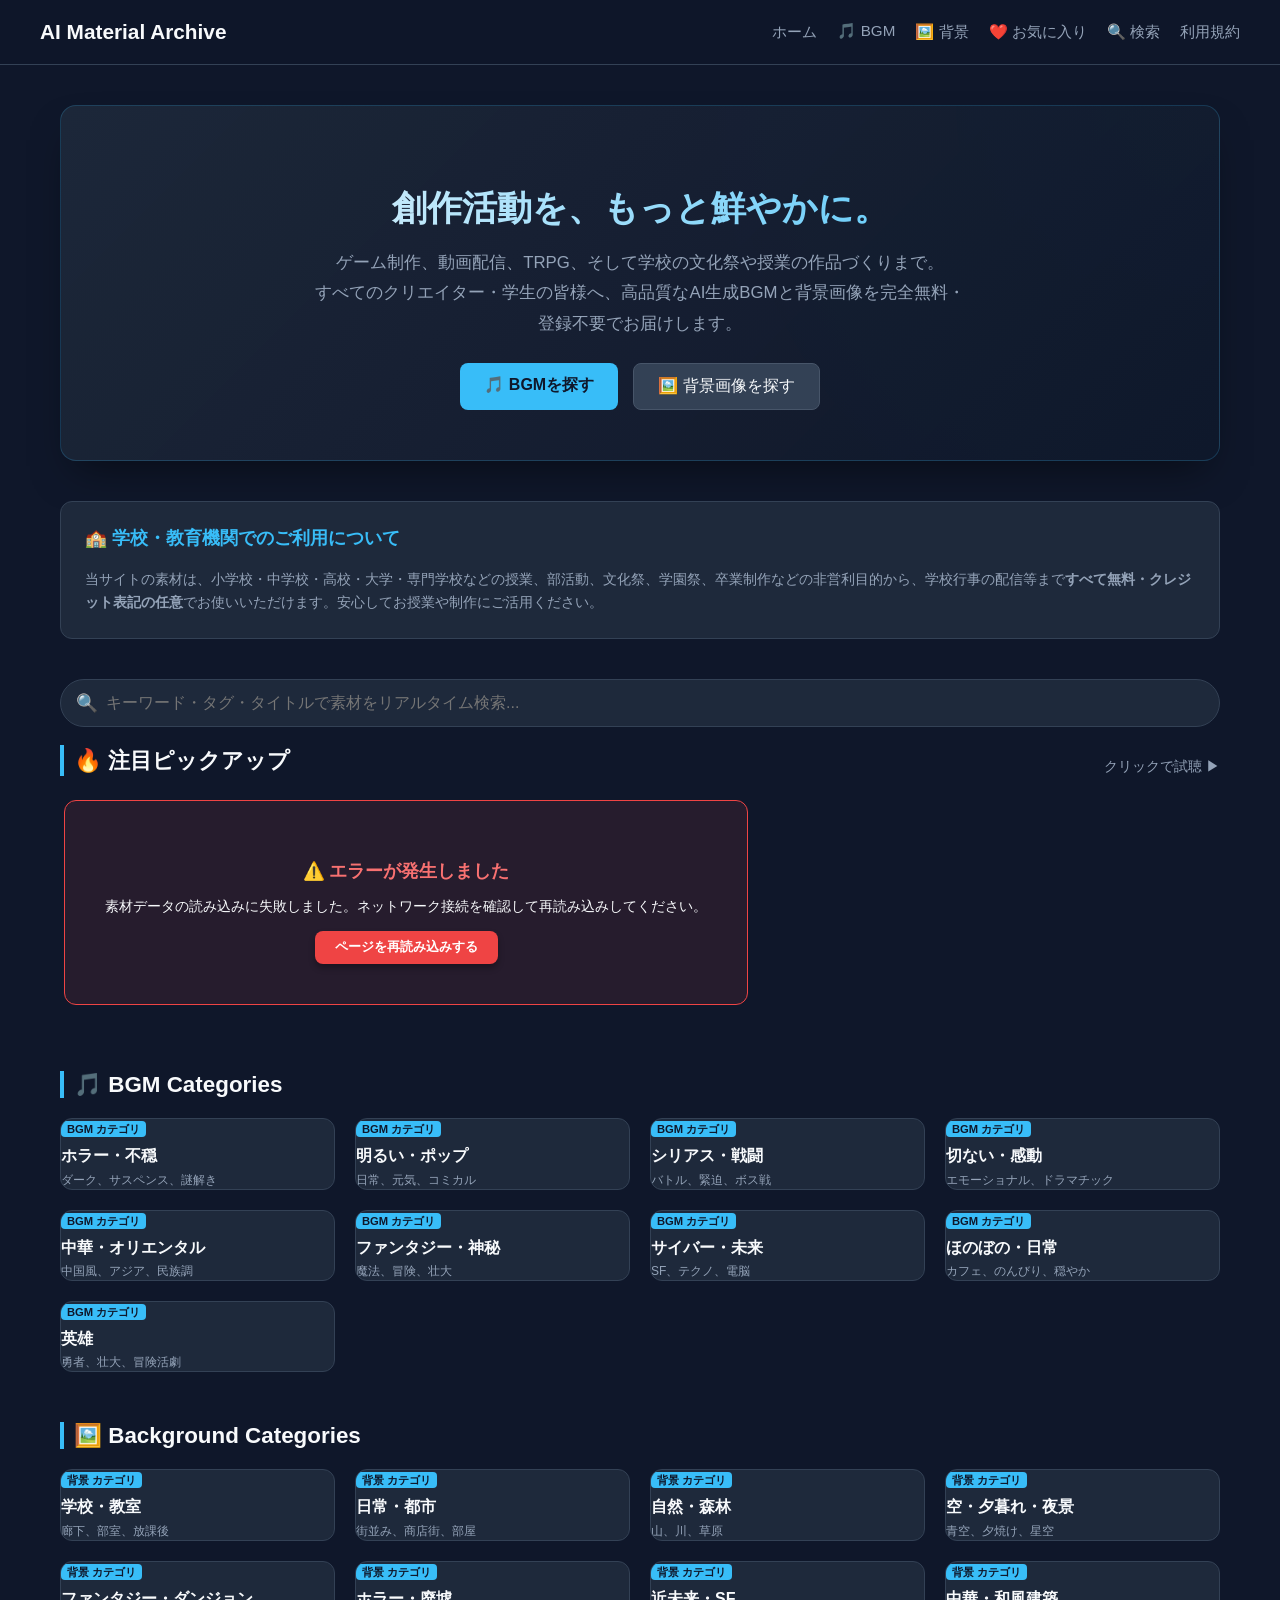
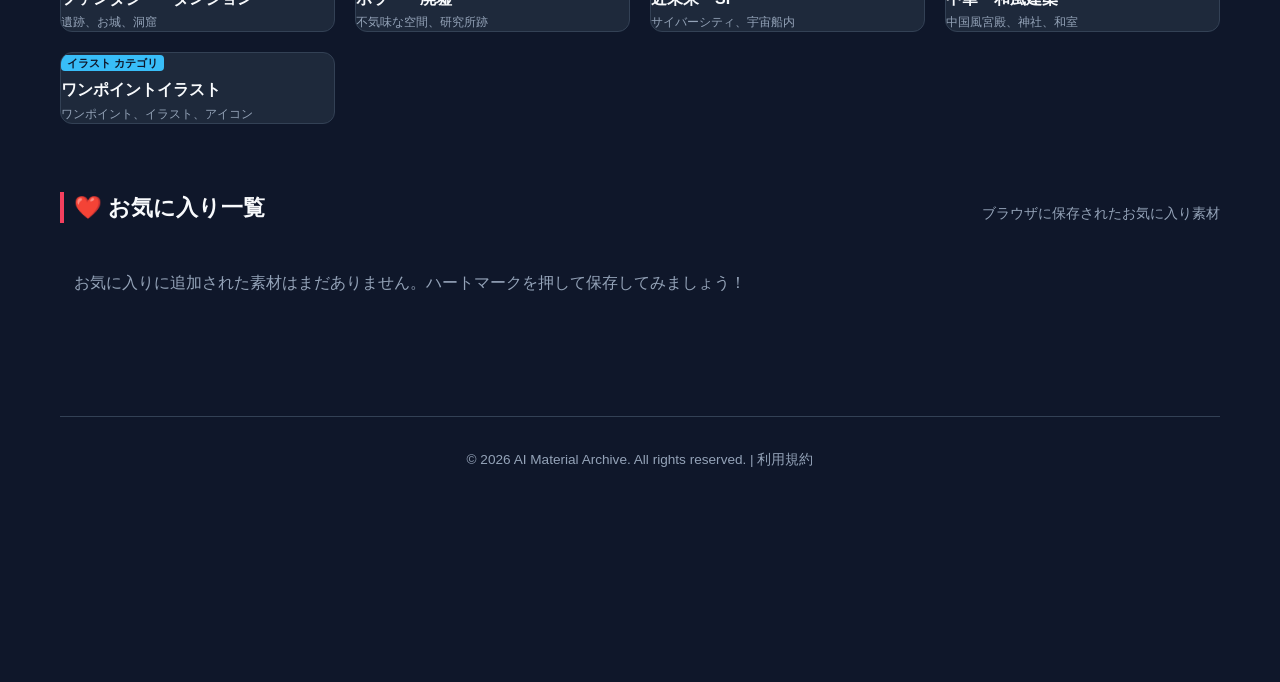
==== commit 96b4646b: "Update index.html" ====
--- a/index.html
+++ b/index.html
@@ -26,7 +26,7 @@
         <nav>
             <a href="index.html">ホーム</a>
             <a href="#bgm-section">🎵 BGM</a>
-            <a href="#bg-section">🖼️ イラスト/背景</a>
+            <a href="#bg-section">🖼️ 背景</a>
             <a href="#favorites-section">❤️ お気に入り</a>
             <a href="#search-input" onclick="document.getElementById('search-input').focus(); return false;">🔍 検索</a>
             <a href="terms.html">利用規約</a>
@@ -39,7 +39,7 @@
             <h2 class="hero-title">創作活動を、もっと鮮やかに。</h2>
             <p class="hero-subtitle">
                 ゲーム制作、動画配信、TRPG、そして学校の文化祭や授業の作品づくりまで。<br>
-                すべてのクリエイター・学生の皆様へ、高品質なAI生成BGMとイラスト画像を完全無料・登録不要でお届けします。
+                すべてのクリエイター・学生の皆様へ、高品質なAI生成BGMと背景画像を完全無料・登録不要でお届けします。
             </p>
             <div style="display: flex; justify-content: center; gap: 15px;">
                 <a href="#bgm-section" class="btn btn-play" style="padding: 12px 24px; text-decoration:none; display:inline-block; border-radius:8px; background:#38bdf8; color:#0f172a; font-weight:bold;">🎵 BGMを探す</a>
@@ -50,7 +50,7 @@
         <!-- 2. 学校・教育機関でのご利用に関するご案内 -->
         <div class="info-grid" style="grid-template-columns: 1fr; margin-bottom: 40px;">
             <div class="info-box">
-                <h3>🏫 学校・教育機関でのご利用について　完全フリーで利用可能</h3>
+                <h3>🏫 学校・教育機関でのご利用について</h3>
                 <p>
                     当サイトの素材は、小学校・中学校・高校・大学・専門学校などの授業、部活動、文化祭、学園祭、卒業制作などの非営利目的から、学校行事の配信等まで<strong>すべて無料・クレジット表記の任意</strong>でお使いいただけます。安心してお授業や制作にご活用ください。
                 </p>
@@ -203,7 +203,7 @@
             </a>
             <a href="list.html?category=ワンポイントイラスト&type=image" class="material-card" style="text-decoration:none; color:inherit;">
                 <div>
-                    <span class="card-header-tag">背景 カテゴリ</span>
+                    <span class="card-header-tag">イラスト カテゴリ</span>
                     <h3 class="material-title" style="margin-top: 8px;">ワンポイントイラスト</h3>
                     <p class="material-tags">ワンポイント、イラスト、アイコン</p>
                 </div>
